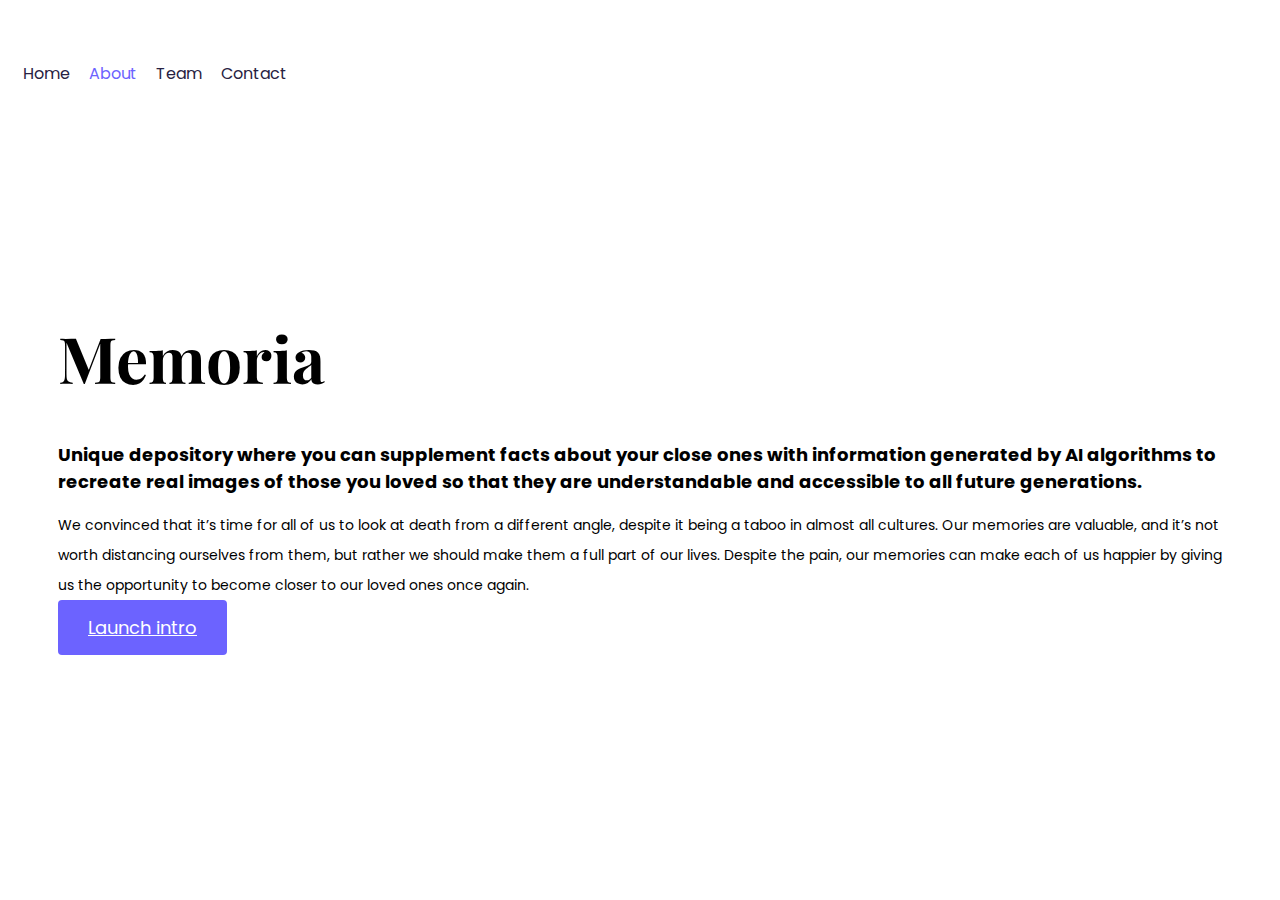
==== about.html @ a1a6dc40 "Built HTML and CSS structure with basic styling" ====
<!DOCTYPE html>
<html lang="en">
  <head>
    <meta charset="UTF-8" />
    <meta http-equiv="X-UA-Compatible" content="IE=edge" />
    <meta name="viewport" content="width=device-width, initial-scale=1.0" />
    <title>Memoria | Concept</title>

    <link
      href="https://cdn.jsdelivr.net/npm/bootstrap@5.0.0-beta2/dist/css/bootstrap.min.css"
      rel="stylesheet"
      integrity="sha384-BmbxuPwQa2lc/FVzBcNJ7UAyJxM6wuqIj61tLrc4wSX0szH/Ev+nYRRuWlolflfl"
      crossorigin="anonymous"
    />
    <link rel="preconnect" href="https://fonts.gstatic.com" />
    <link
      href="https://fonts.googleapis.com/css2?family=Playfair+Display:wght@700&family=Poppins:wght@500;700&display=swap"
      rel="stylesheet"
    />
    <link rel="stylesheet" href="/style.css" />

    <script
      src="https://cdn.jsdelivr.net/npm/bootstrap@5.0.0-beta2/dist/js/bootstrap.bundle.min.js"
      integrity="sha384-b5kHyXgcpbZJO/tY9Ul7kGkf1S0CWuKcCD38l8YkeH8z8QjE0GmW1gYU5S9FOnJ0"
      crossorigin="anonymous"
    ></script>
    <script
      src="https://kit.fontawesome.com/ddc3ee268a.js"
      crossorigin="anonymous"
    ></script>
  </head>
  <body>
    <div class="container">
      <nav class="d-flex justify-content-between">
        <a href="/">
          <img src="images/logo.png" class="logo d-none d-md-block" alt="" />
          <img
            src="images/logo-small.jpg"
            class="logo d-block d-md-none"
            alt=""
          />
        </a>
        <ul>
          <li>
            <a href="/"> Home</a>
          </li>
          <li class="active">
            <a href="/about.html"> About</a>
          </li>
          <li>
            <a href="/team.html"> Team</a>
          </li>
          <li>
            <a href="/contact.html"> Contact</a>
          </li>
        </ul>
      </nav>
    </div>
    <div class="content-container container">
      <div class="row">
        <div class="col-lg-12">
          <div class="content">
            <h1 class="mb-4">Memoria</h1>
            <h2 class="mb-4">
              Unique depository where you can supplement facts about your close
              ones with information generated by AI algorithms to recreate real
              images of those you loved so that they are understandable and
              accessible to all future generations.
            </h2>
            <p class="mb-5">
              We convinced that it’s time for all of us to look at death from a
              different angle, despite it being a taboo in almost all cultures.
              Our memories are valuable, and it’s not worth distancing ourselves
              from them, but rather we should make them a full part of our
              lives. Despite the pain, our memories can make each of us happier
              by giving us the opportunity to become closer to our loved ones
              once again.
            </p>
            <a href="" class="btn btn-branding">Launch intro</a>
          </div>
        </div>
        <div class="col-lg-6">
          <img src="#" alt="" class="img-fluid" />
        </div>
      </div>
    </div>
  </body>
</html>
---- style.css ----
:root {
  --branding-color: #6c63ff;
  --secondary-color: #f9f7fe;
  --heading-font-family: "Playfair Display", serif;
  --default-font-family: "Poppins", sans-serif;
}

body {
  font-family: var(--default-font-family);
}

h1,
h2,
h3,
h4,
h5,
h6 {
  color: black;
  font-family: var(--heading-font-family);
  font-weight: bold;
}

h1 {
  font-size: 96px;
  line-height: 1.5;
}

h2 {
  font-size: 64px;
}

p {
  font-weight: normal;
  font-size: 16px;
  line-height: 30px;
}

.hero {
  background: var(--secondary-color);
  text-align: center;
  padding: 160px 20px;
}

.hero p {
  font-size: 36px;
  font-weight: bold;
  margin: 0;
  color: #272142;
}

.hero h2 {
  font-family: var(--heading-font-family);
  font-weight: normal;
  line-height: 1.5;
  font-size: 24px;
}

.content-container {
  padding: 160px 20px;
}

.content h1 {
  font-size: 64px;
  line-height: 80px;
}

.content h2 {
  font-size: 18px;
  font-family: var(--default-font-family);
}

.content h3 {
  font-size: 24px;
  line-height: 1.5;

  font-family: var(--default-font-family);
}

.content p {
  font-size: 14px;
}

.content {
  margin: 30px;
}

.btn-branding {
  background: var(--branding-color);
  border-radius: 4px;
  color: white;
  font-size: 18px;
  line-height: 27px;
  padding: 15px 30px;
}

.btn-branding-outline {
  color: var(--branding-color);
  border: 1px solid var(--branding-color);
  border-radius: 4px;
  font-size: 18px;
  line-height: 27px;
  padding: 15px 30px;
}

.project-desciption {
  padding: 120px 60px;
}

.logo {
  max-height: 40px;
}

nav {
  padding: 20px 0;
}

nav ul {
  padding: 0;
  margin: 0;
}

nav li {
  display: inline;
  list-style: none;
  line-height: 42px;
  margin-left: 15px;
}

nav a {
  text-decoration: none;
  color: #272142;
  transition: all 100ms ease-in-out;
}

nav a:hover,
nav li.active a {
  color: var(--branding-color);
}

@media (max-width: 900px) {
  h1 {
    font-size: 44px;
    line-height: 56px;
  }

  h2 {
    font-size: 44px;
  }

  .hero {
    padding: 80px 20px;
  }

  .content {
    text-align: center;
    padding: 0;
  }

  .project-desciption {
    padding: 0;
    text-align: center;
  }
}
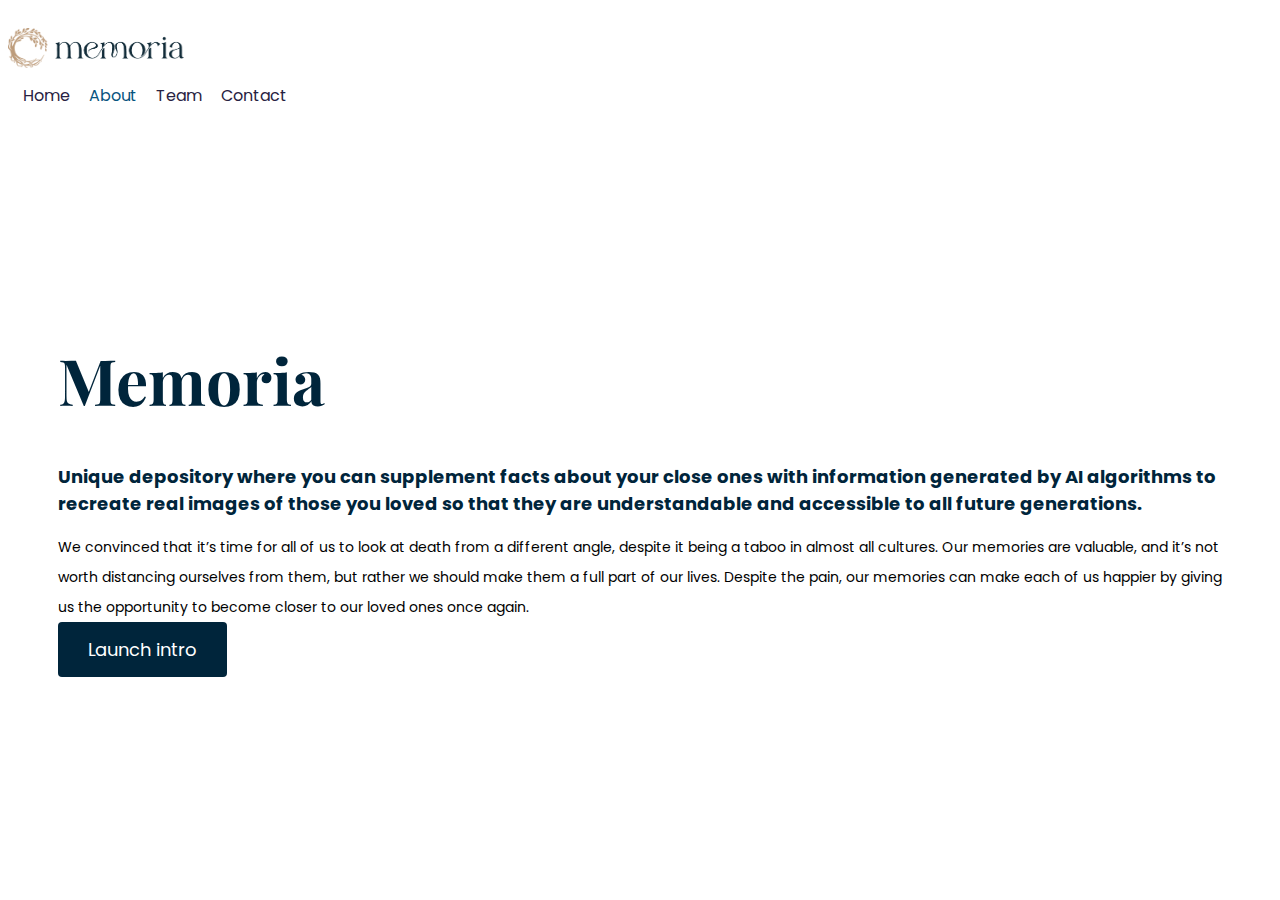
==== commit 15826450: "Final CSS styling" ====
--- a/about.html
+++ b/about.html
@@ -33,12 +33,12 @@
     <div class="container">
       <nav class="d-flex justify-content-between">
         <a href="/">
-          <img src="images/logo.png" class="logo d-none d-md-block" alt="" />
           <img
-            src="images/logo-small.jpg"
-            class="logo d-block d-md-none"
+            src="images/LOGOonWhite.png"
+            class="logo d-none d-md-block"
             alt=""
           />
+          <img src="#" class="logo d-block d-md-none" alt="" />
         </a>
         <ul>
           <li>
--- a/style.css
+++ b/style.css
@@ -1,6 +1,6 @@
 :root {
-  --branding-color: #6c63ff;
-  --secondary-color: #f9f7fe;
+  --branding-color: #00253b;
+  --secondary-color: #dcd5cf3a;
   --heading-font-family: "Playfair Display", serif;
   --default-font-family: "Poppins", sans-serif;
 }
@@ -15,7 +15,7 @@
 h4,
 h5,
 h6 {
-  color: black;
+  color: var(--branding-color);
   font-family: var(--heading-font-family);
   font-weight: bold;
 }
@@ -33,6 +33,12 @@
   font-weight: normal;
   font-size: 16px;
   line-height: 30px;
+}
+
+a {
+  text-decoration: none;
+  color: var(--branding-color);
+  transition: all 100ms ease-in-out;
 }
 
 .hero {
@@ -72,7 +78,6 @@
 .content h3 {
   font-size: 24px;
   line-height: 1.5;
-
   font-family: var(--default-font-family);
 }
 
@@ -91,6 +96,11 @@
   font-size: 18px;
   line-height: 27px;
   padding: 15px 30px;
+}
+
+.btn-branding:hover {
+  color: var(--secondary-color);
+  transition: all 100ms ease-in-out;
 }
 
 .btn-branding-outline {
@@ -134,7 +144,7 @@
 
 nav a:hover,
 nav li.active a {
-  color: var(--branding-color);
+  color: #085480;
 }
 
 @media (max-width: 900px) {
@@ -151,6 +161,10 @@
     padding: 80px 20px;
   }
 
+  .content-container {
+    padding: 80px 20px;
+  }
+
   .content {
     text-align: center;
     padding: 0;
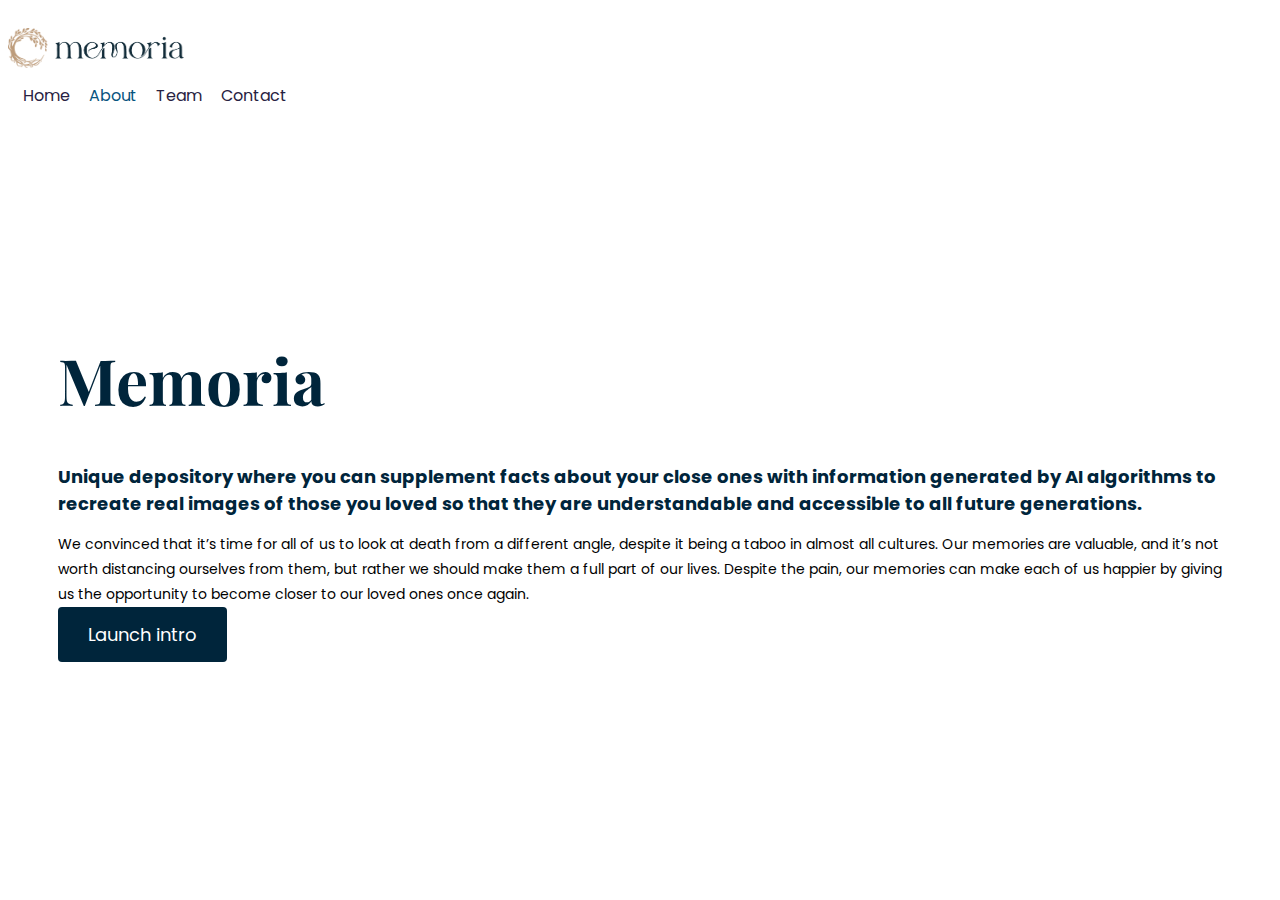
==== commit 058d0bfe: "Fix responsive logo" ====
--- a/about.html
+++ b/about.html
@@ -35,10 +35,9 @@
         <a href="/">
           <img
             src="images/LOGOonWhite.png"
-            class="logo d-none d-md-block"
-            alt=""
+            class="logo d-md-block"
+            alt="memoria logo"
           />
-          <img src="#" class="logo d-block d-md-none" alt="" />
         </a>
         <ul>
           <li>
--- a/style.css
+++ b/style.css
@@ -32,13 +32,41 @@
 p {
   font-weight: normal;
   font-size: 16px;
-  line-height: 30px;
+  line-height: 25px;
 }
 
 a {
+  font-size: 16px;
   text-decoration: none;
   color: var(--branding-color);
   transition: all 100ms ease-in-out;
+}
+
+nav {
+  padding: 20px 0;
+}
+
+nav ul {
+  padding: 0;
+  margin: 0;
+}
+
+nav li {
+  display: inline;
+  list-style: none;
+  line-height: 42px;
+  margin-left: 15px;
+}
+
+nav a {
+  text-decoration: none;
+  color: #272142;
+  transition: all 100ms ease-in-out;
+}
+
+nav a:hover,
+nav li.active a {
+  color: #085480;
 }
 
 .hero {
@@ -120,33 +148,6 @@
   max-height: 40px;
 }
 
-nav {
-  padding: 20px 0;
-}
-
-nav ul {
-  padding: 0;
-  margin: 0;
-}
-
-nav li {
-  display: inline;
-  list-style: none;
-  line-height: 42px;
-  margin-left: 15px;
-}
-
-nav a {
-  text-decoration: none;
-  color: #272142;
-  transition: all 100ms ease-in-out;
-}
-
-nav a:hover,
-nav li.active a {
-  color: #085480;
-}
-
 @media (max-width: 900px) {
   h1 {
     font-size: 44px;
@@ -174,4 +175,8 @@
     padding: 0;
     text-align: center;
   }
+
+  img {
+    width: 150px;
+  }
 }
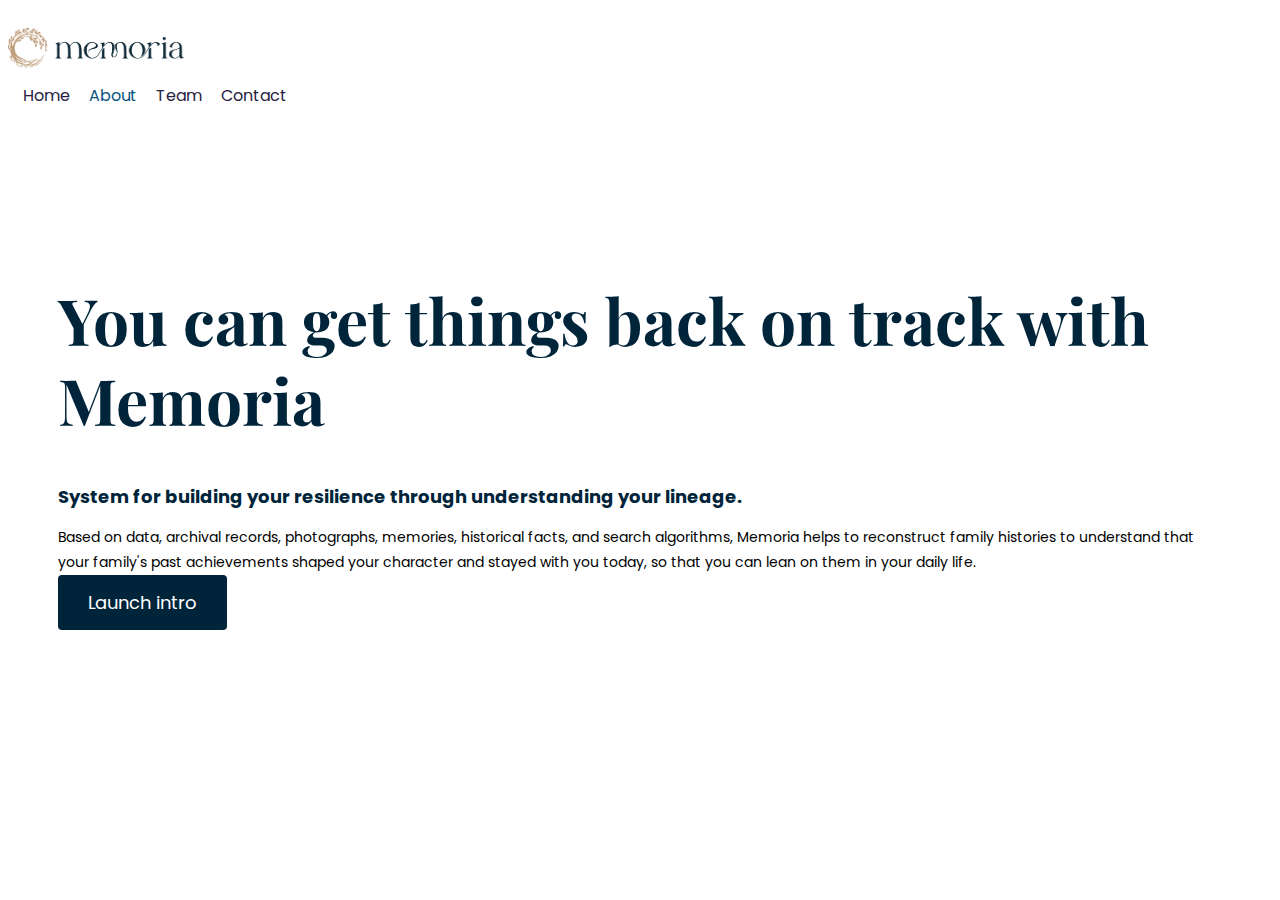
==== commit db680d4d: "Updated content" ====
--- a/about.html
+++ b/about.html
@@ -35,7 +35,7 @@
         <a href="/">
           <img
             src="images/LOGOonWhite.png"
-            class="logo d-md-block"
+            class="logo d-none d-md-block"
             alt="memoria logo"
           />
         </a>
@@ -59,21 +59,17 @@
       <div class="row">
         <div class="col-lg-12">
           <div class="content">
-            <h1 class="mb-4">Memoria</h1>
+            <h1 class="mb-4">You can get things back on track with Memoria</h1>
             <h2 class="mb-4">
-              Unique depository where you can supplement facts about your close
-              ones with information generated by AI algorithms to recreate real
-              images of those you loved so that they are understandable and
-              accessible to all future generations.
+              System for building your resilience through understanding your
+              lineage.
             </h2>
             <p class="mb-5">
-              We convinced that it’s time for all of us to look at death from a
-              different angle, despite it being a taboo in almost all cultures.
-              Our memories are valuable, and it’s not worth distancing ourselves
-              from them, but rather we should make them a full part of our
-              lives. Despite the pain, our memories can make each of us happier
-              by giving us the opportunity to become closer to our loved ones
-              once again.
+              Based on data, archival records, photographs, memories, historical
+              facts, and search algorithms, Memoria helps to reconstruct family
+              histories to understand that your family's past achievements
+              shaped your character and stayed with you today, so that you can
+              lean on them in your daily life.
             </p>
             <a href="" class="btn btn-branding">Launch intro</a>
           </div>
--- a/style.css
+++ b/style.css
@@ -69,10 +69,19 @@
   color: #085480;
 }
 
+footer a {
+  padding: 10px 15px;
+  border-radius: 50%;
+  font-size: 24px;
+  color: var(--branding-color);
+  background-color: var(--secondary-color);
+  transition: all 100ms ease-in-out;
+}
+
 .hero {
   background: var(--secondary-color);
   text-align: center;
-  padding: 160px 20px;
+  padding: 120px 20px;
 }
 
 .hero p {
@@ -90,7 +99,7 @@
 }
 
 .content-container {
-  padding: 160px 20px;
+  padding: 100px 20px;
 }
 
 .content h1 {
@@ -150,12 +159,16 @@
 
 @media (max-width: 900px) {
   h1 {
-    font-size: 44px;
+    font-size: 42px;
     line-height: 56px;
   }
 
   h2 {
-    font-size: 44px;
+    font-size: 40px;
+  }
+
+  nav li {
+    margin-left: 10px;
   }
 
   .hero {
@@ -163,7 +176,7 @@
   }
 
   .content-container {
-    padding: 80px 20px;
+    padding: 40px 20px;
   }
 
   .content {
@@ -175,8 +188,4 @@
     padding: 0;
     text-align: center;
   }
-
-  img {
-    width: 150px;
-  }
 }
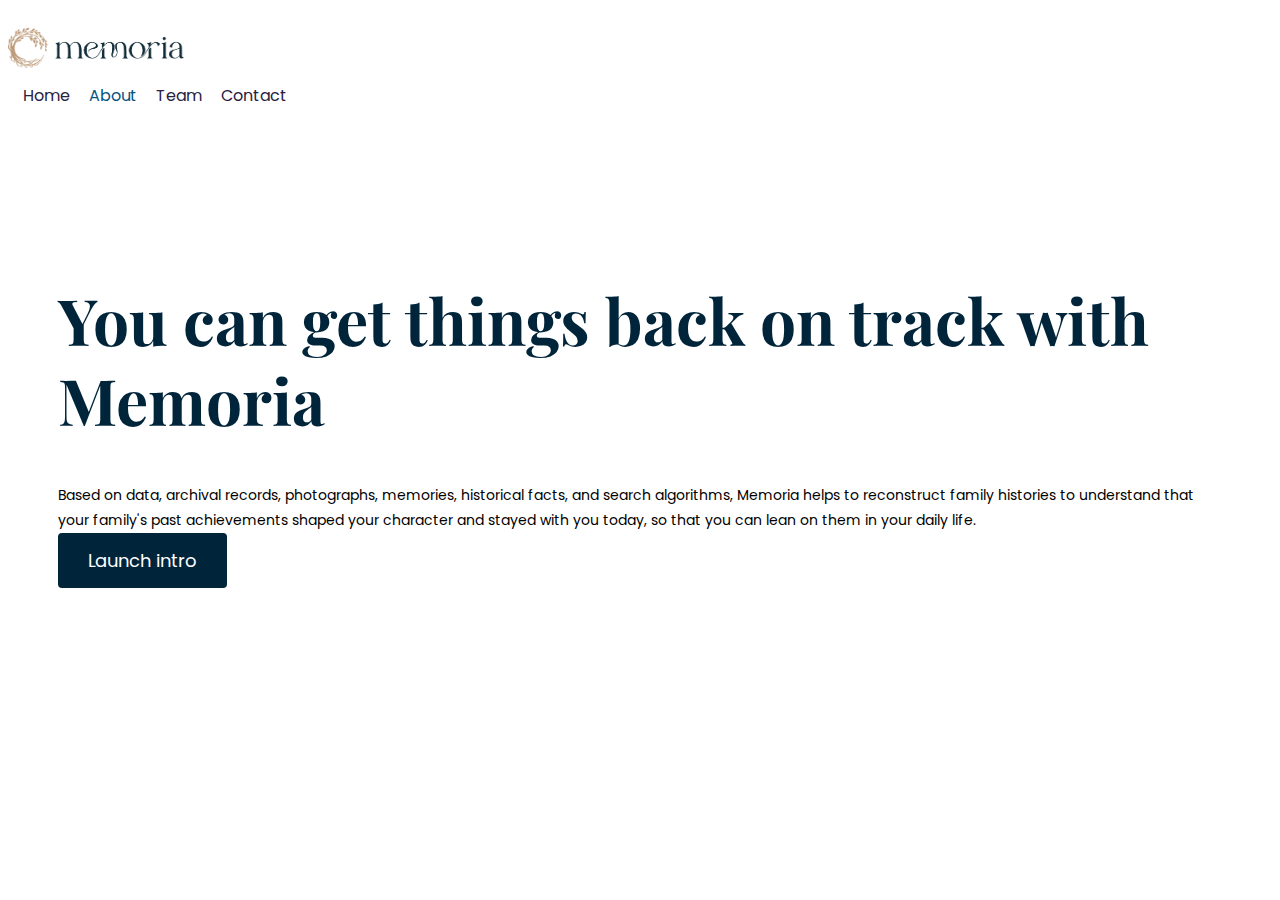
==== commit cf8cc2c8: "Text update" ====
--- a/about.html
+++ b/about.html
@@ -59,11 +59,7 @@
       <div class="row">
         <div class="col-lg-12">
           <div class="content">
-            <h1 class="mb-4">You can get things back on track with Memoria</h1>
-            <h2 class="mb-4">
-              System for building your resilience through understanding your
-              lineage.
-            </h2>
+            <h1 class="mb-5">You can get things back on track with Memoria</h1>
             <p class="mb-5">
               Based on data, archival records, photographs, memories, historical
               facts, and search algorithms, Memoria helps to reconstruct family
--- a/style.css
+++ b/style.css
@@ -78,6 +78,12 @@
   transition: all 100ms ease-in-out;
 }
 
+footer a:hover {
+  color: #085480;
+  background-color: var(--branding-color);
+  transition: all 100ms ease-in-out;
+}
+
 .hero {
   background: var(--secondary-color);
   text-align: center;
@@ -136,7 +142,8 @@
 }
 
 .btn-branding:hover {
-  color: var(--secondary-color);
+  color: #085480;
+  background-color: var(--branding-color);
   transition: all 100ms ease-in-out;
 }
 
